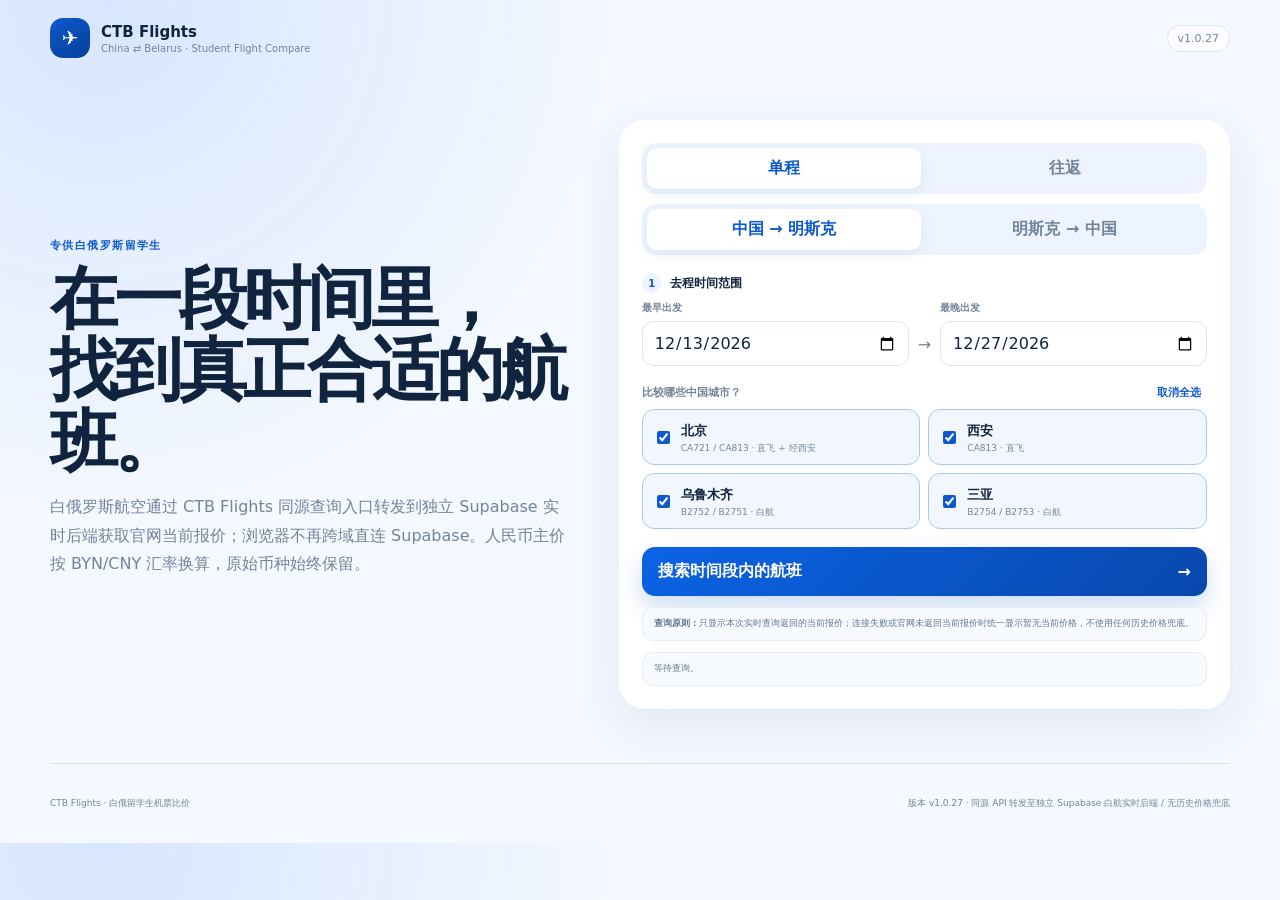
==== site/index.html @ c1816b5d "v1.0.28 route browser searches through same-origin API relay" ====
<!doctype html>
<html lang="zh-CN">
<head>
  <meta charset="utf-8" />
  <meta name="viewport" content="width=device-width,initial-scale=1,viewport-fit=cover" />
  <meta name="theme-color" content="#0c59cf" />
  <meta http-equiv="Cache-Control" content="no-cache, no-store, must-revalidate" />
  <meta http-equiv="Pragma" content="no-cache" />
  <meta http-equiv="Expires" content="0" />
  <title>CTB Flights · 白俄留学生机票比价 · v1.0.28</title>
  <link rel="stylesheet" href="./styles.css?v=1.0.28" />
  <link rel="stylesheet" href="./brand.css?v=1.0.28" />
</head>
<body>
  <div class="shell">
    <header class="topbar">
      <div class="brand"><span class="brand-icon" aria-hidden="true">✈</span><span><strong>CTB Flights</strong><small>China ⇄ Belarus · Student Flight Compare</small></span></div>
      <span class="version">v1.0.28</span>
    </header>

    <main>
      <section class="hero">
        <div>
          <span class="eyebrow">专供白俄罗斯留学生</span>
          <h1>在一段时间里，<br />找到真正合适的航班。</h1>
          <p>白俄罗斯航空通过 CTB Flights 同源查询入口转发到独立 Supabase 实时后端获取官网当前报价；浏览器不再跨域直连 Supabase。人民币主价按 BYN/CNY 汇率换算，原始币种始终保留。</p>
        </div>

        <div class="search-card" aria-label="航班搜索">
          <div class="segmented" role="tablist" aria-label="行程类型">
            <button class="active" data-trip="oneway" type="button">单程</button>
            <button data-trip="roundtrip" type="button">往返</button>
          </div>
          <div class="direction-tabs" role="tablist" aria-label="出发方向">
            <button class="active" data-direction="to-minsk" type="button">中国 → 明斯克</button>
            <button data-direction="from-minsk" type="button">明斯克 → 中国</button>
          </div>

          <div class="range">
            <div class="range-label"><span class="step">1</span><strong>去程时间范围</strong></div>
            <div class="date-grid">
              <label><span>最早出发</span><input id="startDate" type="date" /></label>
              <div class="date-arrow">→</div>
              <label><span>最晚出发</span><input id="endDate" type="date" /></label>
            </div>
          </div>

          <div id="returnRange" class="range hidden">
            <div class="range-label"><span class="step">2</span><strong>返程时间范围</strong></div>
            <div class="date-grid">
              <label><span>最早返程</span><input id="returnStartDate" type="date" /></label>
              <div class="date-arrow">→</div>
              <label><span>最晚返程</span><input id="returnEndDate" type="date" /></label>
            </div>
          </div>

          <div class="city-block">
            <div class="field-head"><span>比较哪些中国城市？</span><button id="toggleAll" class="text-btn" type="button">取消全选</button></div>
            <div id="cityGrid" class="city-grid"></div>
          </div>

          <button id="searchButton" class="search-btn" type="button"><span id="searchButtonText">搜索时间段内的航班</span><span aria-hidden="true">→</span></button>

          <div class="source-note"><strong>查询原则：</strong>只显示本次实时查询返回的当前报价；连接失败或官网未返回当前报价时统一显示暂无当前价格，不使用任何历史价格兜底。</div>
          <div id="sourceStatus" class="source-note">等待查询。</div>
        </div>
      </section>

      <section id="results" class="results hidden" aria-live="polite">
        <div class="results-head">
          <div><span class="eyebrow">搜索结果</span><h2 id="resultTitle">时间段航班价格比较</h2></div>
          <div class="sort"><label for="sortSelect">排序</label><select id="sortSelect"><option value="price">人民币价格最低</option><option value="date">去程最早</option><option value="duration">总时长最短</option></select></div>
        </div>
        <div class="result-grid">
          <section class="panel calendar-panel"><div class="panel-head"><div><span class="eyebrow">日期视角</span><h3>价格日历</h3></div></div><div id="calendarList" class="calendar-list"></div></section>
          <section class="panel flights-panel"><div class="panel-head"><div><span class="eyebrow">快速比价</span><h3>航班横向比较</h3></div><span id="resultCount" class="count"></span></div><div id="flightList" class="flight-list"></div></section>
        </div>
      </section>
    </main>

    <footer><span>CTB Flights · 白俄留学生机票比价</span><span>版本 v1.0.28 · 同源 API 转发至独立 Supabase 白航实时后端 / 无历史价格兜底</span></footer>
  </div>
  <script src="./app.js?v=1.0.28" defer></script>
  <script src="./brand.js?v=1.0.28" defer></script>
</body>
</html>
---- site/styles.css ----
/* CTB Flights v1.0.26 */
:root{--bg:#f4f8ff;--card:#fff;--text:#10243f;--muted:#72849a;--line:#dce6f2;--blue:#0c59cf;--blue2:#073f97;--green:#17845e;--green-bg:#eaf8f1;--red:#d53131;--orange:#a45b16;--shadow:0 16px 48px rgba(46,79,122,.09);--radius:22px}
*{box-sizing:border-box}html{scroll-behavior:smooth}body{margin:0;font-family:Inter,ui-sans-serif,system-ui,-apple-system,BlinkMacSystemFont,"Segoe UI","PingFang SC","Microsoft YaHei",sans-serif;color:var(--text);background:radial-gradient(circle at 8% 0,rgba(62,133,255,.16),transparent 32rem),var(--bg);-webkit-font-smoothing:antialiased}button,input,select{font:inherit}button{cursor:pointer}.hidden{display:none!important}.shell{width:min(1180px,calc(100% - 28px));margin:auto}.topbar{height:76px;display:flex;align-items:center;justify-content:space-between}.brand{display:flex;gap:11px;align-items:center}.brand-icon{width:40px;height:40px;border-radius:13px;display:grid;place-items:center;color:#fff;background:linear-gradient(145deg,var(--blue),var(--blue2));font-size:20px}.brand strong{display:block;font-size:15px}.brand small{display:block;color:var(--muted);font-size:10px;margin-top:2px}.version{padding:6px 10px;border:1px solid var(--line);border-radius:999px;background:rgba(255,255,255,.8);font-size:11px;color:var(--muted)}
.hero{display:grid;grid-template-columns:.92fr 1.08fr;gap:48px;align-items:center;padding:44px 0 54px}.eyebrow{font-size:11px;font-weight:850;letter-spacing:.13em;color:var(--blue)}.hero h1{font-size:clamp(40px,5.3vw,68px);line-height:1.05;letter-spacing:-.055em;margin:10px 0 16px}.hero p{font-size:16px;line-height:1.8;color:var(--muted);max-width:520px}.search-card,.panel{background:rgba(255,255,255,.94);border:1px solid rgba(255,255,255,.96);box-shadow:var(--shadow);border-radius:26px}.search-card{padding:22px}.segmented,.direction-tabs{display:grid;grid-template-columns:1fr 1fr;gap:6px;background:#edf4ff;padding:5px;border-radius:14px}.direction-tabs{margin-top:10px}.segmented button,.direction-tabs button{border:0;background:transparent;border-radius:10px;padding:10px;color:var(--muted);font-weight:750}.segmented button.active,.direction-tabs button.active{background:#fff;color:var(--blue);box-shadow:0 5px 14px rgba(46,79,122,.08)}.range{margin-top:18px}.range-label{display:flex;gap:8px;align-items:center;margin-bottom:8px;font-size:12px;font-weight:800}.step{width:20px;height:20px;border-radius:50%;display:grid;place-items:center;background:#edf4ff;color:var(--blue);font-size:10px}.date-grid{display:grid;grid-template-columns:1fr auto 1fr;gap:9px;align-items:end}.date-grid label span{display:block;margin-bottom:6px;font-size:10px;color:var(--muted);font-weight:700}.date-grid input{width:100%;padding:11px;border:1px solid var(--line);border-radius:11px;background:#fff;color:var(--text);outline:none}.date-grid input:focus{border-color:#91b8ef;box-shadow:0 0 0 3px rgba(12,89,207,.08)}.date-arrow{padding-bottom:12px;color:var(--muted)}.city-block{margin-top:18px}.field-head{display:flex;justify-content:space-between;align-items:center;margin-bottom:8px}.field-head span{font-size:11px;font-weight:750;color:var(--muted)}.text-btn{border:0;background:none;color:var(--blue);font-size:11px;font-weight:800}.city-grid{display:grid;grid-template-columns:1fr 1fr;gap:8px}.city-chip{display:flex;gap:8px;align-items:center;padding:10px;border:1px solid var(--line);border-radius:12px;background:#fff}.city-chip:has(input:checked){background:#f2f7ff;border-color:#a9c8ef}.city-chip input{accent-color:var(--blue)}.city-chip strong{font-size:13px}.city-chip small{display:block;color:var(--muted);font-size:9px;margin-top:2px;line-height:1.35}.search-btn{width:100%;border:0;border-radius:13px;background:linear-gradient(135deg,#0b63e5,#0948ad);color:#fff;padding:14px 16px;margin-top:18px;font-weight:850;display:flex;justify-content:space-between;align-items:center;box-shadow:0 11px 24px rgba(11,87,208,.2)}.search-btn:disabled{opacity:.65;cursor:wait}.source-note{margin-top:11px;padding:9px 11px;border-radius:11px;background:#f7faff;border:1px solid #e6edf7;color:#627791;font-size:9px;line-height:1.55}
.results{padding:24px 0 70px}.results-head{display:flex;align-items:end;justify-content:space-between;gap:20px;margin-bottom:14px}.results-head h2{font-size:27px;letter-spacing:-.03em;margin:5px 0 0}.sort{display:flex;align-items:center;gap:8px;color:var(--muted);font-size:10px}.sort select{border:1px solid var(--line);border-radius:10px;padding:8px 30px 8px 10px;background:#fff;color:var(--text)}.result-grid{display:grid;grid-template-columns:320px 1fr;gap:16px}.panel{padding:18px}.panel-head{display:flex;justify-content:space-between;align-items:center;margin-bottom:12px}.panel-head h3{margin:3px 0 0;font-size:18px}.count{padding:5px 8px;background:#edf4ff;color:var(--blue);font-size:9px;font-weight:850;border-radius:999px}.calendar-list{display:grid;gap:7px}.calendar-row{display:grid;grid-template-columns:62px 1fr auto;gap:8px;align-items:center;border:1px solid var(--line);border-radius:11px;padding:9px}.calendar-row.best{background:#f2fbf7;border-color:#b9e0d0}.calendar-date strong{font-size:11px;display:block}.calendar-date small,.calendar-route{font-size:9px;color:var(--muted)}.calendar-price{font-size:11px;font-weight:900;text-align:right}.calendar-price small{display:block;font-size:7px;font-weight:600;color:var(--muted);margin-top:2px}
.flight-list{display:grid;gap:8px}.flight-card{border:1px solid var(--line);border-radius:15px;background:#fff;overflow:hidden}.flight-card.best{border-color:#a9dac6}.flight-summary{display:grid;grid-template-columns:minmax(0,1fr) auto 22px;gap:10px;align-items:center;padding:13px 14px;cursor:pointer;min-height:78px}.flight-summary:hover{background:#fbfdff}.flight-card.open .flight-summary{background:#f8fbff;border-bottom:1px solid var(--line)}.summary-route{min-width:0}.summary-brand{display:flex;align-items:center;gap:7px;margin-bottom:6px}.summary-brand img{width:25px;height:16px;object-fit:contain}.type-pill{display:inline-flex;padding:4px 7px;border-radius:999px;background:var(--green-bg);color:var(--green);font-size:8px;font-weight:850}.type-pill.stop{background:#fff4e8;color:var(--orange)}.summary-route h4{margin:0;font-size:16px;white-space:normal;line-height:1.25}.summary-route small{display:block;margin-top:5px;color:var(--muted);font-size:9px}.summary-price{text-align:right;min-width:122px}.price-main{display:block;font-size:22px;font-weight:900;line-height:1.05}.price-native{display:block;margin-top:4px;color:var(--muted);font-size:8px}.price-tag{display:inline-block;margin-top:3px;font-size:8px;font-weight:850}.price-tag.business{color:var(--orange)}.price-tag.current{color:var(--green)}.price-tag.unavailable{color:var(--muted)}.chevron{font-size:18px;color:#8c9aad;transition:transform .18s}.flight-card.open .chevron{transform:rotate(180deg)}.flight-details{display:none;padding:0 14px 14px}.flight-card.open .flight-details{display:block}.leg-block+.leg-block{border-top:1px solid var(--line);margin-top:8px;padding-top:8px}.leg-label{font-size:9px;font-weight:850;color:var(--blue);margin-top:10px}.airline-line{display:flex;align-items:center;justify-content:space-between;gap:12px;padding:13px 0;border-bottom:1px solid var(--line)}.airline-id{display:flex;align-items:center;gap:10px;min-width:0}.airline-logo-wrap{width:148px;height:44px;display:flex;align-items:center;justify-content:flex-start;overflow:hidden}.airline-logo{display:block;max-width:142px;max-height:38px;object-fit:contain}.airline-text strong{display:block;font-size:11px}.airline-text small{display:block;font-size:8px;color:var(--muted)}.flight-no{text-align:right}.flight-no small{display:block;font-size:8px;color:var(--muted)}.flight-no strong{font-size:19px;color:var(--blue)}.timeline{display:grid;grid-template-columns:1fr 1.2fr 1fr;gap:12px;align-items:center;padding:16px 0}.airport-time strong{display:block;font-size:24px}.airport-time b{display:block;font-size:11px;margin-top:3px}.airport-time small{display:block;color:var(--muted);font-size:8px;margin-top:2px}.airport-time.end{text-align:right}.flight-mid{text-align:center;color:var(--muted);font-size:8px}.flight-line{height:1px;background:var(--line);position:relative;margin:8px 0}.flight-line:after{content:'✈';position:absolute;left:50%;top:50%;transform:translate(-50%,-50%);background:#fff;color:var(--blue);padding:0 5px}.chips{display:flex;gap:6px;flex-wrap:wrap;margin-bottom:10px}.chip{padding:5px 7px;background:#f4f7fb;border-radius:8px;color:#5f738b;font-size:8px}.official-box,.fare-box{border:1px solid #e2eaf4;border-radius:11px;background:#fbfdff;padding:10px;margin-top:9px}.official-box{background:#f3fbf7;border-color:#c8e7d9}.box-title{font-size:10px;font-weight:850;margin-bottom:7px}.fare-grid{display:grid;gap:5px}.fare-row{display:grid;grid-template-columns:1fr auto;gap:10px;border-top:1px dashed #e3eaf2;padding-top:6px;margin-top:2px;font-size:9px}.fare-row:first-child{border-top:0;padding-top:0}.fare-row span{color:var(--muted)}.fare-row strong{text-align:right}.seat-ok{color:var(--green)!important}.seat-none{color:var(--red)!important}.baggage-toggle{width:100%;border:1px solid var(--line);background:#fff;border-radius:10px;margin-top:9px;padding:9px 10px;display:flex;justify-content:space-between;color:#536b86;font-size:9px;font-weight:800}.baggage-content{display:none;padding:8px 10px;background:#f8faff;border-radius:0 0 10px 10px;font-size:9px;line-height:1.65;color:#5e7188}.baggage-wrap.open .baggage-content{display:block}.baggage-wrap.open .baggage-toggle{border-radius:10px 10px 0 0}.official-link{display:inline-block;margin-top:9px;font-size:9px;font-weight:800;color:var(--blue);text-decoration:none}.loading-card{min-height:150px;display:flex;flex-direction:column;align-items:center;justify-content:center;gap:10px;border:1px solid var(--line);border-radius:14px;background:#fbfdff;color:var(--muted);text-align:center}.spinner{width:30px;height:30px;border-radius:50%;border:3px solid #dce8f7;border-top-color:var(--blue);animation:spin .8s linear infinite}@keyframes spin{to{transform:rotate(360deg)}}.loading-card strong{font-size:13px;color:var(--text)}.loading-card small{font-size:9px}.empty{padding:28px;text-align:center;color:var(--muted);font-size:11px}.provider-warning{margin-bottom:10px;padding:9px 11px;border-radius:10px;background:#fffaf0;border:1px solid #eadfbf;font-size:9px;color:#6d6244;line-height:1.6}footer{min-height:80px;border-top:1px solid rgba(130,160,195,.25);display:flex;align-items:center;justify-content:space-between;color:var(--muted);font-size:9px}
@media(max-width:900px){.hero{grid-template-columns:1fr;gap:28px;padding-top:26px}.result-grid{grid-template-columns:1fr}.calendar-panel{order:2}.flights-panel{order:1}.calendar-list{display:flex;overflow-x:auto;padding-bottom:5px}.calendar-row{min-width:190px}.hero h1{font-size:48px}}
@media(max-width:620px){.shell{width:calc(100% - 18px)}.topbar{height:66px}.brand small{display:none}.hero{padding:18px 0 35px}.hero h1{font-size:38px}.hero p{font-size:13px}.search-card,.panel{border-radius:20px}.search-card{padding:14px}.date-grid{grid-template-columns:1fr}.date-arrow{display:none}.city-grid{grid-template-columns:1fr 1fr}.results-head{align-items:flex-start;flex-direction:column}.sort{width:100%;justify-content:space-between}.sort select{width:70%}.panel{padding:11px}.flight-summary{grid-template-columns:minmax(0,1fr) auto 18px;padding:11px;gap:7px}.summary-route h4{font-size:14px}.summary-price{min-width:104px}.price-main{font-size:19px}.airline-line{align-items:flex-start}.airline-logo-wrap{width:118px;height:38px}.airline-logo{max-width:114px;max-height:34px}.airline-text{display:none}.timeline{grid-template-columns:1fr .9fr 1fr;gap:6px}.airport-time strong{font-size:20px}.results-head h2{font-size:23px}footer{flex-direction:column;justify-content:center;gap:5px}.calendar-panel{display:none}}
---- site/brand.css ----
.route-title-line{display:flex;align-items:center;gap:10px;flex-wrap:wrap;min-width:0}.route-title-line h4{margin:0}.route-title-line .type-pill{flex:0 0 auto}.summary-brand{display:none!important}.airline-line{display:flex;align-items:center;gap:20px}.airline-id{display:flex;align-items:center;gap:18px;min-width:0;flex:1 1 auto}.airline-logo-wrap{display:flex;align-items:center;justify-content:flex-start;width:285px;min-width:285px;height:76px;overflow:visible}.airline-logo-wrap img.ctb-brand-logo{display:block;width:auto;height:auto;object-fit:contain}.airline-logo-wrap img.ctb-logo-ca{max-width:275px;max-height:70px}.airline-logo-wrap img.ctb-logo-b2{max-width:220px;max-height:54px}.airline-text{min-width:180px;line-height:1.35}.airline-text strong{display:block;font-size:12px}.airline-text small{display:block;margin-top:3px;font-size:9px}.airline-text.brand-text-hidden{display:none!important}.flight-no{margin-left:auto;flex:0 0 auto}.brand-logo-fallback{display:inline-flex;align-items:center;justify-content:center;min-height:28px;padding:5px 10px;border-radius:9px;background:#eef3fb;color:#27466f;font-size:10px;font-weight:800;white-space:nowrap}.brand-logo-fallback[hidden]{display:none!important}@media(max-width:900px){.airline-logo-wrap{width:235px;min-width:235px}.airline-logo-wrap img.ctb-logo-ca{max-width:225px;max-height:58px}.airline-logo-wrap img.ctb-logo-b2{max-width:205px}.airline-id{gap:14px}}@media(max-width:720px){.route-title-line{gap:7px}.airline-line{gap:10px}.airline-id{gap:10px}.airline-logo-wrap{width:165px;min-width:165px;height:54px}.airline-logo-wrap img.ctb-logo-ca{max-width:160px;max-height:48px}.airline-logo-wrap img.ctb-logo-b2{max-width:150px;max-height:42px}.airline-text{display:none}.flight-no strong{font-size:17px}.brand-logo-fallback{font-size:9px;padding:4px 7px}}
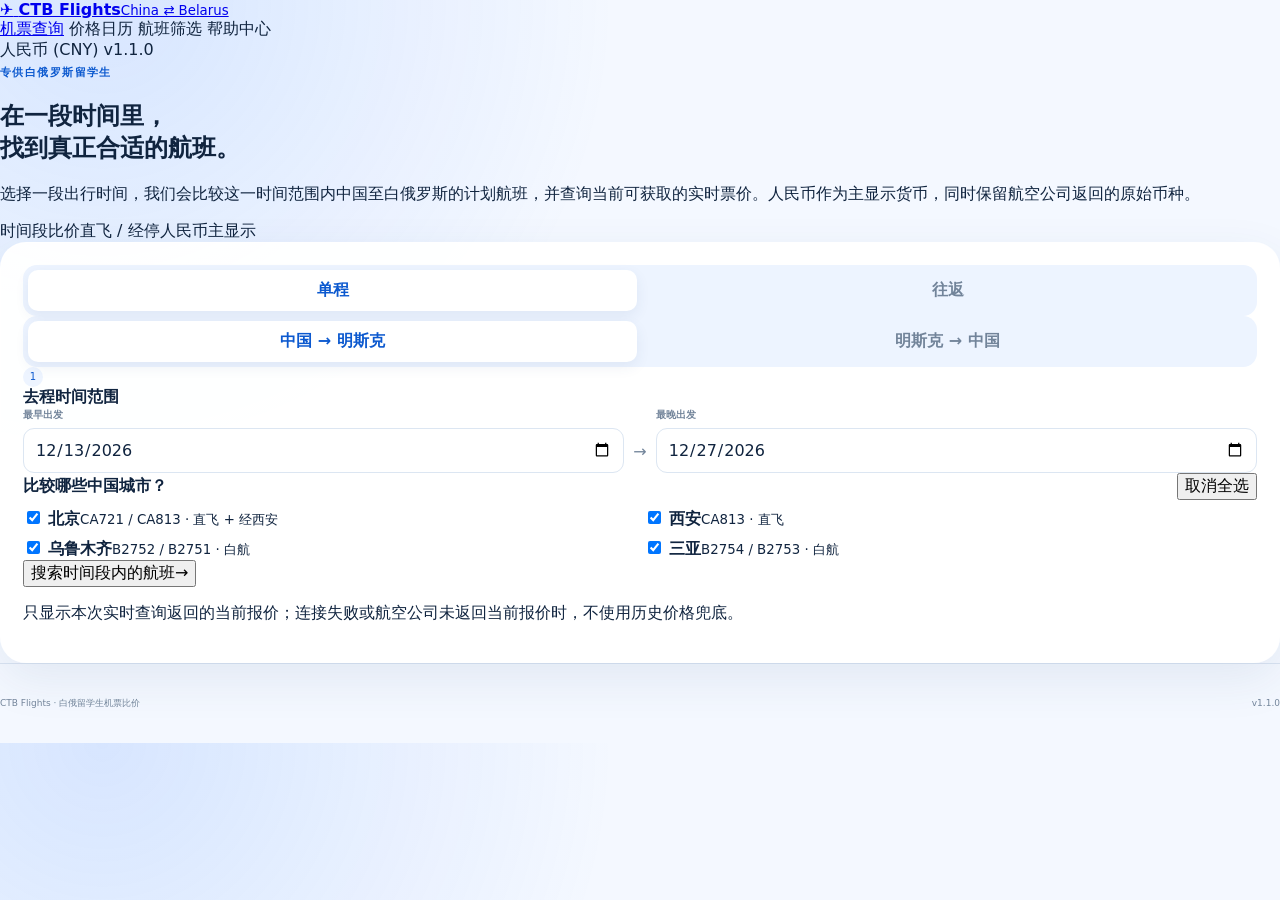
==== commit d05c542c: "feat: rebuild v1.1.0 home as dedicated search page" ====
--- a/site/index.html
+++ b/site/index.html
@@ -1,86 +1,88 @@
 <!doctype html>
 <html lang="zh-CN">
 <head>
-  <meta charset="utf-8" />
-  <meta name="viewport" content="width=device-width,initial-scale=1,viewport-fit=cover" />
-  <meta name="theme-color" content="#0c59cf" />
-  <meta http-equiv="Cache-Control" content="no-cache, no-store, must-revalidate" />
-  <meta http-equiv="Pragma" content="no-cache" />
-  <meta http-equiv="Expires" content="0" />
-  <title>CTB Flights · 白俄留学生机票比价 · v1.0.28</title>
-  <link rel="stylesheet" href="./styles.css?v=1.0.28" />
-  <link rel="stylesheet" href="./brand.css?v=1.0.28" />
+  <meta charset="utf-8">
+  <meta name="viewport" content="width=device-width,initial-scale=1,viewport-fit=cover">
+  <meta name="theme-color" content="#f4f7fb">
+  <meta http-equiv="Cache-Control" content="no-cache, no-store, must-revalidate">
+  <title>CTB Flights</title>
+  <link rel="stylesheet" href="./styles.css?v=1.1.0">
 </head>
-<body>
-  <div class="shell">
-    <header class="topbar">
-      <div class="brand"><span class="brand-icon" aria-hidden="true">✈</span><span><strong>CTB Flights</strong><small>China ⇄ Belarus · Student Flight Compare</small></span></div>
-      <span class="version">v1.0.28</span>
-    </header>
+<body data-page="home">
+  <header class="site-header">
+    <a class="site-brand" href="./index.html" aria-label="CTB Flights 首页">
+      <span class="brand-mark">✈</span>
+      <span><strong>CTB Flights</strong><small>China ⇄ Belarus</small></span>
+    </a>
+    <nav class="main-nav" aria-label="主导航">
+      <a class="active" href="./index.html">机票查询</a>
+      <span>价格日历</span>
+      <span>航班筛选</span>
+      <span>帮助中心</span>
+    </nav>
+    <div class="header-actions">
+      <span class="currency-chip">人民币 (CNY)</span>
+      <span class="version-chip" data-version></span>
+    </div>
+  </header>
 
-    <main>
-      <section class="hero">
-        <div>
-          <span class="eyebrow">专供白俄罗斯留学生</span>
-          <h1>在一段时间里，<br />找到真正合适的航班。</h1>
-          <p>白俄罗斯航空通过 CTB Flights 同源查询入口转发到独立 Supabase 实时后端获取官网当前报价；浏览器不再跨域直连 Supabase。人民币主价按 BYN/CNY 汇率换算，原始币种始终保留。</p>
+  <main class="home-main">
+    <section class="home-hero">
+      <div class="hero-copy">
+        <span class="eyebrow">专供白俄罗斯留学生</span>
+        <h1>在一段时间里，<br>找到真正合适的航班。</h1>
+        <p>选择一段出行时间，我们会比较这一时间范围内中国至白俄罗斯的计划航班，并查询当前可获取的实时票价。人民币作为主显示货币，同时保留航空公司返回的原始币种。</p>
+        <div class="hero-points">
+          <span>时间段比价</span><span>直飞 / 经停</span><span>人民币主显示</span>
+        </div>
+      </div>
+
+      <section class="search-card" aria-label="机票搜索条件">
+        <div class="segmented" role="tablist" aria-label="行程类型">
+          <button class="active" data-trip="oneway" type="button">单程</button>
+          <button data-trip="roundtrip" type="button">往返</button>
         </div>
 
-        <div class="search-card" aria-label="航班搜索">
-          <div class="segmented" role="tablist" aria-label="行程类型">
-            <button class="active" data-trip="oneway" type="button">单程</button>
-            <button data-trip="roundtrip" type="button">往返</button>
+        <div class="segmented direction-segment" role="tablist" aria-label="飞行方向">
+          <button class="active" data-direction="to-minsk" type="button">中国 → 明斯克</button>
+          <button data-direction="from-minsk" type="button">明斯克 → 中国</button>
+        </div>
+
+        <div class="form-section">
+          <div class="section-title"><span class="step">1</span><strong>去程时间范围</strong></div>
+          <div class="date-grid">
+            <label><span>最早出发</span><input id="startDate" type="date"></label>
+            <div class="date-arrow">→</div>
+            <label><span>最晚出发</span><input id="endDate" type="date"></label>
           </div>
-          <div class="direction-tabs" role="tablist" aria-label="出发方向">
-            <button class="active" data-direction="to-minsk" type="button">中国 → 明斯克</button>
-            <button data-direction="from-minsk" type="button">明斯克 → 中国</button>
+        </div>
+
+        <div id="returnRange" class="form-section hidden">
+          <div class="section-title"><span class="step">2</span><strong>返程时间范围</strong></div>
+          <div class="date-grid">
+            <label><span>最早返程</span><input id="returnStartDate" type="date"></label>
+            <div class="date-arrow">→</div>
+            <label><span>最晚返程</span><input id="returnEndDate" type="date"></label>
           </div>
+        </div>
 
-          <div class="range">
-            <div class="range-label"><span class="step">1</span><strong>去程时间范围</strong></div>
-            <div class="date-grid">
-              <label><span>最早出发</span><input id="startDate" type="date" /></label>
-              <div class="date-arrow">→</div>
-              <label><span>最晚出发</span><input id="endDate" type="date" /></label>
-            </div>
-          </div>
+        <div class="form-section city-section">
+          <div class="field-head"><strong>比较哪些中国城市？</strong><button id="toggleAll" class="link-button" type="button">取消全选</button></div>
+          <div id="cityGrid" class="city-grid"></div>
+        </div>
 
-          <div id="returnRange" class="range hidden">
-            <div class="range-label"><span class="step">2</span><strong>返程时间范围</strong></div>
-            <div class="date-grid">
-              <label><span>最早返程</span><input id="returnStartDate" type="date" /></label>
-              <div class="date-arrow">→</div>
-              <label><span>最晚返程</span><input id="returnEndDate" type="date" /></label>
-            </div>
-          </div>
+        <button id="searchButton" class="primary-search" type="button">
+          <span id="searchButtonText">搜索时间段内的航班</span><span>→</span>
+        </button>
+        <p class="search-note">只显示本次实时查询返回的当前报价；连接失败或航空公司未返回当前报价时，不使用历史价格兜底。</p>
+      </section>
+    </section>
+  </main>
 
-          <div class="city-block">
-            <div class="field-head"><span>比较哪些中国城市？</span><button id="toggleAll" class="text-btn" type="button">取消全选</button></div>
-            <div id="cityGrid" class="city-grid"></div>
-          </div>
+  <footer class="site-footer"><span>CTB Flights · 白俄留学生机票比价</span><span data-version></span></footer>
 
-          <button id="searchButton" class="search-btn" type="button"><span id="searchButtonText">搜索时间段内的航班</span><span aria-hidden="true">→</span></button>
-
-          <div class="source-note"><strong>查询原则：</strong>只显示本次实时查询返回的当前报价；连接失败或官网未返回当前报价时统一显示暂无当前价格，不使用任何历史价格兜底。</div>
-          <div id="sourceStatus" class="source-note">等待查询。</div>
-        </div>
-      </section>
-
-      <section id="results" class="results hidden" aria-live="polite">
-        <div class="results-head">
-          <div><span class="eyebrow">搜索结果</span><h2 id="resultTitle">时间段航班价格比较</h2></div>
-          <div class="sort"><label for="sortSelect">排序</label><select id="sortSelect"><option value="price">人民币价格最低</option><option value="date">去程最早</option><option value="duration">总时长最短</option></select></div>
-        </div>
-        <div class="result-grid">
-          <section class="panel calendar-panel"><div class="panel-head"><div><span class="eyebrow">日期视角</span><h3>价格日历</h3></div></div><div id="calendarList" class="calendar-list"></div></section>
-          <section class="panel flights-panel"><div class="panel-head"><div><span class="eyebrow">快速比价</span><h3>航班横向比较</h3></div><span id="resultCount" class="count"></span></div><div id="flightList" class="flight-list"></div></section>
-        </div>
-      </section>
-    </main>
-
-    <footer><span>CTB Flights · 白俄留学生机票比价</span><span>版本 v1.0.28 · 同源 API 转发至独立 Supabase 白航实时后端 / 无历史价格兜底</span></footer>
-  </div>
-  <script src="./app.js?v=1.0.28" defer></script>
-  <script src="./brand.js?v=1.0.28" defer></script>
+  <script src="./js/flight-data.js?v=1.1.0" defer></script>
+  <script src="./js/home.js?v=1.1.0" defer></script>
+  <script src="./js/version.js?v=1.1.0" defer></script>
 </body>
-</html>+</html>
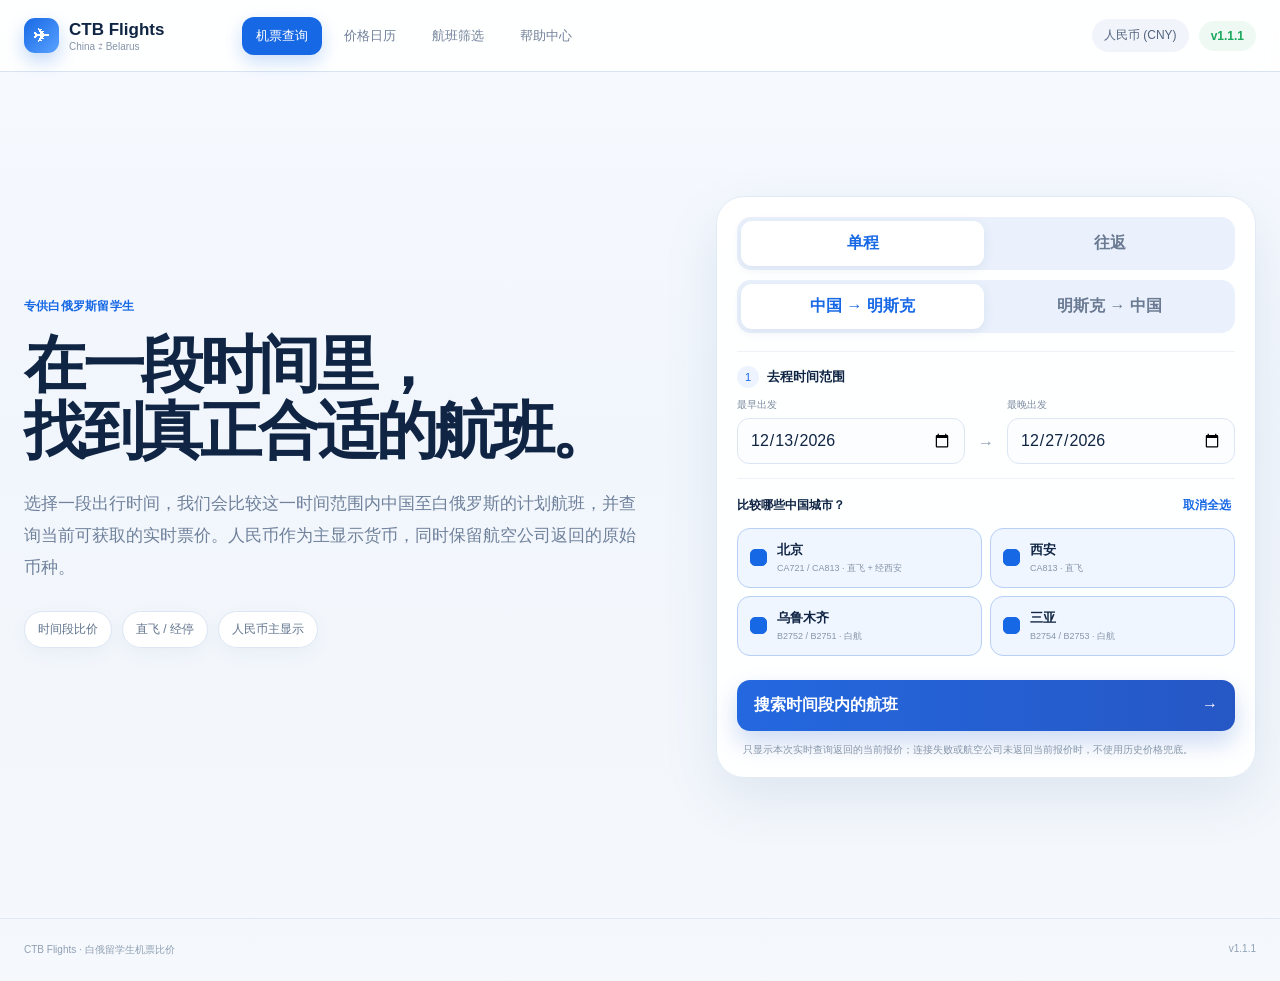
==== commit 4374cf03: "v1.1.1 refresh homepage assets" ====
--- a/site/index.html
+++ b/site/index.html
@@ -6,7 +6,7 @@
   <meta name="theme-color" content="#f4f7fb">
   <meta http-equiv="Cache-Control" content="no-cache, no-store, must-revalidate">
   <title>CTB Flights</title>
-  <link rel="stylesheet" href="./styles.css?v=1.1.0">
+  <link rel="stylesheet" href="./styles.css?v=1.1.1">
 </head>
 <body data-page="home">
   <header class="site-header">
@@ -81,8 +81,8 @@
 
   <footer class="site-footer"><span>CTB Flights · 白俄留学生机票比价</span><span data-version></span></footer>
 
-  <script src="./js/flight-data.js?v=1.1.0" defer></script>
-  <script src="./js/home.js?v=1.1.0" defer></script>
-  <script src="./js/version.js?v=1.1.0" defer></script>
+  <script src="./js/flight-data.js?v=1.1.1" defer></script>
+  <script src="./js/home.js?v=1.1.1" defer></script>
+  <script src="./js/version.js?v=1.1.1" defer></script>
 </body>
 </html>
--- a/site/styles.css
+++ b/site/styles.css
@@ -1,8 +1 @@
-/* CTB Flights v1.0.26 */
-:root{--bg:#f4f8ff;--card:#fff;--text:#10243f;--muted:#72849a;--line:#dce6f2;--blue:#0c59cf;--blue2:#073f97;--green:#17845e;--green-bg:#eaf8f1;--red:#d53131;--orange:#a45b16;--shadow:0 16px 48px rgba(46,79,122,.09);--radius:22px}
-*{box-sizing:border-box}html{scroll-behavior:smooth}body{margin:0;font-family:Inter,ui-sans-serif,system-ui,-apple-system,BlinkMacSystemFont,"Segoe UI","PingFang SC","Microsoft YaHei",sans-serif;color:var(--text);background:radial-gradient(circle at 8% 0,rgba(62,133,255,.16),transparent 32rem),var(--bg);-webkit-font-smoothing:antialiased}button,input,select{font:inherit}button{cursor:pointer}.hidden{display:none!important}.shell{width:min(1180px,calc(100% - 28px));margin:auto}.topbar{height:76px;display:flex;align-items:center;justify-content:space-between}.brand{display:flex;gap:11px;align-items:center}.brand-icon{width:40px;height:40px;border-radius:13px;display:grid;place-items:center;color:#fff;background:linear-gradient(145deg,var(--blue),var(--blue2));font-size:20px}.brand strong{display:block;font-size:15px}.brand small{display:block;color:var(--muted);font-size:10px;margin-top:2px}.version{padding:6px 10px;border:1px solid var(--line);border-radius:999px;background:rgba(255,255,255,.8);font-size:11px;color:var(--muted)}
-.hero{display:grid;grid-template-columns:.92fr 1.08fr;gap:48px;align-items:center;padding:44px 0 54px}.eyebrow{font-size:11px;font-weight:850;letter-spacing:.13em;color:var(--blue)}.hero h1{font-size:clamp(40px,5.3vw,68px);line-height:1.05;letter-spacing:-.055em;margin:10px 0 16px}.hero p{font-size:16px;line-height:1.8;color:var(--muted);max-width:520px}.search-card,.panel{background:rgba(255,255,255,.94);border:1px solid rgba(255,255,255,.96);box-shadow:var(--shadow);border-radius:26px}.search-card{padding:22px}.segmented,.direction-tabs{display:grid;grid-template-columns:1fr 1fr;gap:6px;background:#edf4ff;padding:5px;border-radius:14px}.direction-tabs{margin-top:10px}.segmented button,.direction-tabs button{border:0;background:transparent;border-radius:10px;padding:10px;color:var(--muted);font-weight:750}.segmented button.active,.direction-tabs button.active{background:#fff;color:var(--blue);box-shadow:0 5px 14px rgba(46,79,122,.08)}.range{margin-top:18px}.range-label{display:flex;gap:8px;align-items:center;margin-bottom:8px;font-size:12px;font-weight:800}.step{width:20px;height:20px;border-radius:50%;display:grid;place-items:center;background:#edf4ff;color:var(--blue);font-size:10px}.date-grid{display:grid;grid-template-columns:1fr auto 1fr;gap:9px;align-items:end}.date-grid label span{display:block;margin-bottom:6px;font-size:10px;color:var(--muted);font-weight:700}.date-grid input{width:100%;padding:11px;border:1px solid var(--line);border-radius:11px;background:#fff;color:var(--text);outline:none}.date-grid input:focus{border-color:#91b8ef;box-shadow:0 0 0 3px rgba(12,89,207,.08)}.date-arrow{padding-bottom:12px;color:var(--muted)}.city-block{margin-top:18px}.field-head{display:flex;justify-content:space-between;align-items:center;margin-bottom:8px}.field-head span{font-size:11px;font-weight:750;color:var(--muted)}.text-btn{border:0;background:none;color:var(--blue);font-size:11px;font-weight:800}.city-grid{display:grid;grid-template-columns:1fr 1fr;gap:8px}.city-chip{display:flex;gap:8px;align-items:center;padding:10px;border:1px solid var(--line);border-radius:12px;background:#fff}.city-chip:has(input:checked){background:#f2f7ff;border-color:#a9c8ef}.city-chip input{accent-color:var(--blue)}.city-chip strong{font-size:13px}.city-chip small{display:block;color:var(--muted);font-size:9px;margin-top:2px;line-height:1.35}.search-btn{width:100%;border:0;border-radius:13px;background:linear-gradient(135deg,#0b63e5,#0948ad);color:#fff;padding:14px 16px;margin-top:18px;font-weight:850;display:flex;justify-content:space-between;align-items:center;box-shadow:0 11px 24px rgba(11,87,208,.2)}.search-btn:disabled{opacity:.65;cursor:wait}.source-note{margin-top:11px;padding:9px 11px;border-radius:11px;background:#f7faff;border:1px solid #e6edf7;color:#627791;font-size:9px;line-height:1.55}
-.results{padding:24px 0 70px}.results-head{display:flex;align-items:end;justify-content:space-between;gap:20px;margin-bottom:14px}.results-head h2{font-size:27px;letter-spacing:-.03em;margin:5px 0 0}.sort{display:flex;align-items:center;gap:8px;color:var(--muted);font-size:10px}.sort select{border:1px solid var(--line);border-radius:10px;padding:8px 30px 8px 10px;background:#fff;color:var(--text)}.result-grid{display:grid;grid-template-columns:320px 1fr;gap:16px}.panel{padding:18px}.panel-head{display:flex;justify-content:space-between;align-items:center;margin-bottom:12px}.panel-head h3{margin:3px 0 0;font-size:18px}.count{padding:5px 8px;background:#edf4ff;color:var(--blue);font-size:9px;font-weight:850;border-radius:999px}.calendar-list{display:grid;gap:7px}.calendar-row{display:grid;grid-template-columns:62px 1fr auto;gap:8px;align-items:center;border:1px solid var(--line);border-radius:11px;padding:9px}.calendar-row.best{background:#f2fbf7;border-color:#b9e0d0}.calendar-date strong{font-size:11px;display:block}.calendar-date small,.calendar-route{font-size:9px;color:var(--muted)}.calendar-price{font-size:11px;font-weight:900;text-align:right}.calendar-price small{display:block;font-size:7px;font-weight:600;color:var(--muted);margin-top:2px}
-.flight-list{display:grid;gap:8px}.flight-card{border:1px solid var(--line);border-radius:15px;background:#fff;overflow:hidden}.flight-card.best{border-color:#a9dac6}.flight-summary{display:grid;grid-template-columns:minmax(0,1fr) auto 22px;gap:10px;align-items:center;padding:13px 14px;cursor:pointer;min-height:78px}.flight-summary:hover{background:#fbfdff}.flight-card.open .flight-summary{background:#f8fbff;border-bottom:1px solid var(--line)}.summary-route{min-width:0}.summary-brand{display:flex;align-items:center;gap:7px;margin-bottom:6px}.summary-brand img{width:25px;height:16px;object-fit:contain}.type-pill{display:inline-flex;padding:4px 7px;border-radius:999px;background:var(--green-bg);color:var(--green);font-size:8px;font-weight:850}.type-pill.stop{background:#fff4e8;color:var(--orange)}.summary-route h4{margin:0;font-size:16px;white-space:normal;line-height:1.25}.summary-route small{display:block;margin-top:5px;color:var(--muted);font-size:9px}.summary-price{text-align:right;min-width:122px}.price-main{display:block;font-size:22px;font-weight:900;line-height:1.05}.price-native{display:block;margin-top:4px;color:var(--muted);font-size:8px}.price-tag{display:inline-block;margin-top:3px;font-size:8px;font-weight:850}.price-tag.business{color:var(--orange)}.price-tag.current{color:var(--green)}.price-tag.unavailable{color:var(--muted)}.chevron{font-size:18px;color:#8c9aad;transition:transform .18s}.flight-card.open .chevron{transform:rotate(180deg)}.flight-details{display:none;padding:0 14px 14px}.flight-card.open .flight-details{display:block}.leg-block+.leg-block{border-top:1px solid var(--line);margin-top:8px;padding-top:8px}.leg-label{font-size:9px;font-weight:850;color:var(--blue);margin-top:10px}.airline-line{display:flex;align-items:center;justify-content:space-between;gap:12px;padding:13px 0;border-bottom:1px solid var(--line)}.airline-id{display:flex;align-items:center;gap:10px;min-width:0}.airline-logo-wrap{width:148px;height:44px;display:flex;align-items:center;justify-content:flex-start;overflow:hidden}.airline-logo{display:block;max-width:142px;max-height:38px;object-fit:contain}.airline-text strong{display:block;font-size:11px}.airline-text small{display:block;font-size:8px;color:var(--muted)}.flight-no{text-align:right}.flight-no small{display:block;font-size:8px;color:var(--muted)}.flight-no strong{font-size:19px;color:var(--blue)}.timeline{display:grid;grid-template-columns:1fr 1.2fr 1fr;gap:12px;align-items:center;padding:16px 0}.airport-time strong{display:block;font-size:24px}.airport-time b{display:block;font-size:11px;margin-top:3px}.airport-time small{display:block;color:var(--muted);font-size:8px;margin-top:2px}.airport-time.end{text-align:right}.flight-mid{text-align:center;color:var(--muted);font-size:8px}.flight-line{height:1px;background:var(--line);position:relative;margin:8px 0}.flight-line:after{content:'✈';position:absolute;left:50%;top:50%;transform:translate(-50%,-50%);background:#fff;color:var(--blue);padding:0 5px}.chips{display:flex;gap:6px;flex-wrap:wrap;margin-bottom:10px}.chip{padding:5px 7px;background:#f4f7fb;border-radius:8px;color:#5f738b;font-size:8px}.official-box,.fare-box{border:1px solid #e2eaf4;border-radius:11px;background:#fbfdff;padding:10px;margin-top:9px}.official-box{background:#f3fbf7;border-color:#c8e7d9}.box-title{font-size:10px;font-weight:850;margin-bottom:7px}.fare-grid{display:grid;gap:5px}.fare-row{display:grid;grid-template-columns:1fr auto;gap:10px;border-top:1px dashed #e3eaf2;padding-top:6px;margin-top:2px;font-size:9px}.fare-row:first-child{border-top:0;padding-top:0}.fare-row span{color:var(--muted)}.fare-row strong{text-align:right}.seat-ok{color:var(--green)!important}.seat-none{color:var(--red)!important}.baggage-toggle{width:100%;border:1px solid var(--line);background:#fff;border-radius:10px;margin-top:9px;padding:9px 10px;display:flex;justify-content:space-between;color:#536b86;font-size:9px;font-weight:800}.baggage-content{display:none;padding:8px 10px;background:#f8faff;border-radius:0 0 10px 10px;font-size:9px;line-height:1.65;color:#5e7188}.baggage-wrap.open .baggage-content{display:block}.baggage-wrap.open .baggage-toggle{border-radius:10px 10px 0 0}.official-link{display:inline-block;margin-top:9px;font-size:9px;font-weight:800;color:var(--blue);text-decoration:none}.loading-card{min-height:150px;display:flex;flex-direction:column;align-items:center;justify-content:center;gap:10px;border:1px solid var(--line);border-radius:14px;background:#fbfdff;color:var(--muted);text-align:center}.spinner{width:30px;height:30px;border-radius:50%;border:3px solid #dce8f7;border-top-color:var(--blue);animation:spin .8s linear infinite}@keyframes spin{to{transform:rotate(360deg)}}.loading-card strong{font-size:13px;color:var(--text)}.loading-card small{font-size:9px}.empty{padding:28px;text-align:center;color:var(--muted);font-size:11px}.provider-warning{margin-bottom:10px;padding:9px 11px;border-radius:10px;background:#fffaf0;border:1px solid #eadfbf;font-size:9px;color:#6d6244;line-height:1.6}footer{min-height:80px;border-top:1px solid rgba(130,160,195,.25);display:flex;align-items:center;justify-content:space-between;color:var(--muted);font-size:9px}
-@media(max-width:900px){.hero{grid-template-columns:1fr;gap:28px;padding-top:26px}.result-grid{grid-template-columns:1fr}.calendar-panel{order:2}.flights-panel{order:1}.calendar-list{display:flex;overflow-x:auto;padding-bottom:5px}.calendar-row{min-width:190px}.hero h1{font-size:48px}}
-@media(max-width:620px){.shell{width:calc(100% - 18px)}.topbar{height:66px}.brand small{display:none}.hero{padding:18px 0 35px}.hero h1{font-size:38px}.hero p{font-size:13px}.search-card,.panel{border-radius:20px}.search-card{padding:14px}.date-grid{grid-template-columns:1fr}.date-arrow{display:none}.city-grid{grid-template-columns:1fr 1fr}.results-head{align-items:flex-start;flex-direction:column}.sort{width:100%;justify-content:space-between}.sort select{width:70%}.panel{padding:11px}.flight-summary{grid-template-columns:minmax(0,1fr) auto 18px;padding:11px;gap:7px}.summary-route h4{font-size:14px}.summary-price{min-width:104px}.price-main{font-size:19px}.airline-line{align-items:flex-start}.airline-logo-wrap{width:118px;height:38px}.airline-logo{max-width:114px;max-height:34px}.airline-text{display:none}.timeline{grid-template-columns:1fr .9fr 1fr;gap:6px}.airport-time strong{font-size:20px}.results-head h2{font-size:23px}footer{flex-direction:column;justify-content:center;gap:5px}.calendar-panel{display:none}}
+:root{--bg:#f3f7fd;--panel:#fff;--ink:#102544;--muted:#6e7f98;--line:#dce6f3;--blue:#1768e5;--blue2:#2f63d8;--blue-soft:#edf4ff;--green:#18a75b;--green-soft:#e9f8ef;--orange:#c7842b;--orange-soft:#fff4df;--shadow:0 20px 55px rgba(35,75,132,.10);--radius:24px;font-family:Inter,"PingFang SC","Microsoft YaHei",Arial,sans-serif}*{box-sizing:border-box}html{scroll-behavior:smooth}body{margin:0;background:linear-gradient(180deg,#f7faff 0,#f1f6fc 45%,#f5f8fc 100%);color:var(--ink);min-height:100vh}button,input,select{font:inherit}button{cursor:pointer}a{color:inherit;text-decoration:none}.hidden{display:none!important}.site-header{height:72px;padding:0 max(24px,calc((100vw - 1440px)/2));display:flex;align-items:center;gap:30px;background:rgba(255,255,255,.86);backdrop-filter:blur(14px);border-bottom:1px solid rgba(213,225,241,.9);position:sticky;top:0;z-index:30}.site-brand{display:flex;align-items:center;gap:10px;min-width:188px}.brand-mark{width:35px;height:35px;display:grid;place-items:center;border-radius:11px;background:linear-gradient(135deg,#1768e5,#59a2ff);color:#fff;box-shadow:0 8px 18px rgba(23,104,229,.25)}.site-brand strong{display:block;font-size:17px}.site-brand small{display:block;font-size:10px;color:#8493a9;margin-top:1px}.main-nav{display:flex;align-items:center;gap:8px;flex:1}.main-nav a,.main-nav span{padding:10px 14px;border-radius:12px;font-size:13px;color:#72829a;white-space:nowrap}.main-nav .active{background:var(--blue);color:#fff;box-shadow:0 7px 18px rgba(23,104,229,.22)}.header-actions{display:flex;align-items:center;gap:10px}.currency-chip,.version-chip{font-size:12px;padding:8px 12px;border-radius:999px;background:#f1f5fb;color:#52647e}.version-chip{color:var(--green);font-weight:800;background:#eef9f3}.home-main{max-width:1320px;margin:0 auto;padding:70px 24px 86px}.home-hero{display:grid;grid-template-columns:minmax(0,1fr) 540px;gap:72px;align-items:center;min-height:690px}.hero-copy{padding:20px 0 50px}.eyebrow{font-size:12px;font-weight:800;color:var(--blue);letter-spacing:.02em}.hero-copy h1{font-size:62px;line-height:1.06;letter-spacing:-.055em;margin:17px 0 24px;max-width:660px}.hero-copy p{font-size:17px;line-height:1.9;color:#6f819b;max-width:630px}.hero-points{display:flex;flex-wrap:wrap;gap:10px;margin-top:26px}.hero-points span{font-size:12px;padding:9px 13px;border-radius:999px;background:#fff;border:1px solid var(--line);color:#62758f;box-shadow:0 6px 18px rgba(34,74,127,.05)}.search-card{background:rgba(255,255,255,.96);border:1px solid #e1eaf5;border-radius:28px;padding:20px;box-shadow:var(--shadow)}.segmented{display:grid;grid-template-columns:1fr 1fr;gap:4px;background:#eaf1fc;border-radius:14px;padding:4px;margin-bottom:10px}.segmented button{border:0;background:transparent;color:#6a7a92;border-radius:11px;padding:12px;font-weight:750}.segmented button.active{background:#fff;color:var(--blue);box-shadow:0 3px 12px rgba(39,76,129,.09)}.direction-segment{margin-bottom:18px}.form-section{padding:14px 0;border-top:1px solid #edf2f7}.section-title{display:flex;align-items:center;gap:8px;margin-bottom:10px;font-size:13px}.step{width:22px;height:22px;border-radius:50%;display:grid;place-items:center;background:var(--blue-soft);color:var(--blue);font-size:11px}.date-grid{display:grid;grid-template-columns:1fr 26px 1fr;align-items:end;gap:8px}.date-grid label span{display:block;font-size:10px;color:#7f8ea2;margin-bottom:6px}.date-grid input{width:100%;padding:12px;border:1px solid var(--line);border-radius:12px;background:#fbfdff;color:var(--ink);outline:none}.date-grid input:focus{border-color:#91b8f3;box-shadow:0 0 0 3px rgba(23,104,229,.08)}.date-arrow{height:42px;display:grid;place-items:center;color:#8b9bb0}.field-head{display:flex;justify-content:space-between;align-items:center;margin-bottom:10px;font-size:12px}.link-button{border:0;background:none;color:var(--blue);font-weight:700;padding:4px}.city-grid{display:grid;grid-template-columns:1fr 1fr;gap:8px}.city-option{position:relative;display:flex;align-items:center;gap:10px;border:1px solid var(--line);border-radius:13px;padding:11px 12px;background:#fbfdff;cursor:pointer;min-height:60px}.city-option input{position:absolute;opacity:0;pointer-events:none}.city-check{width:17px;height:17px;border-radius:5px;border:1.5px solid #aebbd0;background:#fff;flex:0 0 auto}.city-option:has(input:checked){border-color:#b8cff6;background:#f0f6ff}.city-option:has(input:checked) .city-check{background:var(--blue);border-color:var(--blue);box-shadow:inset 0 0 0 4px var(--blue)}.city-option strong{font-size:13px;display:block}.city-option small{display:block;color:#8695a9;font-size:9px;margin-top:3px}.primary-search{width:100%;margin-top:10px;border:0;border-radius:13px;background:linear-gradient(90deg,#2468df,#2657c5);color:#fff;padding:15px 17px;display:flex;justify-content:space-between;align-items:center;font-weight:800;box-shadow:0 12px 24px rgba(30,92,205,.22)}.primary-search:disabled{opacity:.65;cursor:wait}.search-note{font-size:10px;line-height:1.55;color:#8796a9;margin:11px 6px 0}.site-footer{max-width:1320px;margin:0 auto;padding:24px;display:flex;justify-content:space-between;color:#90a0b4;font-size:10px;border-top:1px solid #e1e9f3}.results-main{max-width:1440px;margin:0 auto;padding:52px 24px 80px}.results-intro{display:flex;justify-content:space-between;gap:30px;align-items:flex-end;margin-bottom:16px}.results-intro h1{font-size:34px;margin:8px 0 8px;letter-spacing:-.035em}.results-intro p{margin:0;color:#72829a;font-size:13px}.results-tools{display:flex;align-items:center;gap:12px}.secondary-button{padding:11px 15px;border:1px solid var(--line);border-radius:12px;background:#fff;color:var(--blue);font-weight:700;font-size:12px}.sort-control{display:flex;align-items:center;gap:8px;font-size:11px;color:#77869b}.sort-control select{border:1px solid var(--line);border-radius:12px;background:#fff;padding:11px 38px 11px 13px;color:var(--ink);outline:none}.query-status{display:flex;align-items:center;gap:8px;min-height:34px;margin:12px 0 16px;padding:8px 12px;border:1px solid #e2eaf4;background:#f9fbfe;border-radius:10px;color:#74849a;font-size:11px}.status-dot{width:7px;height:7px;border-radius:50%;background:var(--blue);box-shadow:0 0 0 4px rgba(23,104,229,.08)}.comparison-grid{display:grid;grid-template-columns:310px minmax(0,1fr);gap:16px;align-items:start}.panel{background:rgba(255,255,255,.96);border:1px solid #e2eaf4;border-radius:26px;box-shadow:var(--shadow)}.calendar-panel{padding:18px;position:sticky;top:90px}.flight-panel{padding:18px}.panel-title{display:flex;justify-content:space-between;align-items:center;margin-bottom:14px}.panel-title h2{margin:5px 0 0;font-size:20px;letter-spacing:-.02em}.result-count{font-size:11px;padding:7px 10px;border-radius:999px;background:var(--blue-soft);color:var(--blue);font-weight:750}.calendar-list{display:flex;flex-direction:column;gap:8px}.calendar-row{display:grid;grid-template-columns:78px minmax(0,1fr) 84px;gap:8px;align-items:center;border:1px solid var(--line);border-radius:13px;padding:11px;background:#fff;min-height:67px}.calendar-row.best{border-color:#b8dfca;background:#f1fbf5}.calendar-date strong,.calendar-price strong{display:block;font-size:13px}.calendar-date small,.calendar-route small,.calendar-price small{display:block;font-size:9px;color:#8797ab;margin-top:3px}.calendar-route span{display:block;font-size:9.5px;color:#647891;white-space:nowrap;overflow:hidden;text-overflow:ellipsis}.calendar-price{text-align:right}.calendar-row.best .calendar-price small{color:var(--green);font-weight:750}.flight-list{display:flex;flex-direction:column;gap:10px}.flight-card{border:1px solid var(--line);border-radius:16px;background:#fff;overflow:hidden;transition:.18s ease}.flight-card.best{border-color:#9fdab9}.flight-card:hover{box-shadow:0 8px 25px rgba(32,72,124,.07)}.flight-summary{width:100%;display:grid;grid-template-columns:minmax(270px,1.25fr) 220px 160px 24px;gap:16px;align-items:center;border:0;background:transparent;text-align:left;padding:15px 17px;color:inherit}.route-line{display:flex;align-items:center;gap:10px;min-width:0}.route-line h3{font-size:17px;letter-spacing:-.02em;margin:0;white-space:nowrap;overflow:hidden;text-overflow:ellipsis}.route-tag{font-size:9px;padding:5px 8px;border-radius:999px;background:var(--green-soft);color:#1c9252;font-weight:750;white-space:nowrap}.route-tag.stop{background:var(--orange-soft);color:var(--orange)}.summary-route>small{display:block;color:#8493a7;font-size:10px;margin-top:5px}.summary-airline{display:flex;align-items:center;justify-content:center;min-height:50px}.summary-logo{display:block;max-width:185px;max-height:52px;width:auto;height:auto;object-fit:contain}.summary-logo.carrier-ca{max-width:160px}.summary-price{text-align:right}.summary-price strong{display:block;font-size:22px;letter-spacing:-.025em}.summary-price small{display:block;margin-top:3px;color:#7c8da4;font-size:10px}.summary-price em{display:inline-block;margin-top:5px;font-style:normal;font-size:9px;background:var(--green);color:#fff;padding:4px 8px;border-radius:999px}.chevron{color:#7890aa;font-size:17px;transition:transform .2s}.flight-card.open .chevron{transform:rotate(180deg)}.flight-details{display:none;border-top:1px solid var(--line);padding:0 18px 18px}.flight-card.open .flight-details{display:block}.leg-detail{padding:13px 0}.leg-detail+.leg-detail{border-top:1px solid #e8eef5}.detail-label{font-size:11px;color:var(--blue);font-weight:800;margin-bottom:9px}.airline-detail-head{display:flex;align-items:center;justify-content:space-between;border-bottom:1px solid var(--line);padding:6px 0 14px}.detail-logo{display:block;max-width:260px;max-height:74px;width:auto;height:auto;object-fit:contain}.detail-logo.carrier-ca{max-width:235px}.flight-number{text-align:right}.flight-number small{display:block;color:#8595aa;font-size:9px}.flight-number strong{display:block;color:#245dcf;font-size:22px;margin-top:3px}.timeline{display:grid;grid-template-columns:180px 1fr 180px;gap:20px;align-items:center;padding:20px 0}.timeline>div>strong{display:block;font-size:30px}.timeline>div>b{display:block;font-size:13px;margin-top:3px}.timeline>div>small{display:block;font-size:9px;color:#8998ab;margin-top:3px}.timeline-end{text-align:right}.timeline-mid{text-align:center;color:#74869c;font-size:10px}.timeline-mid i{display:block;height:1px;background:linear-gradient(90deg,#ccd8e7,#75a5e9,#ccd8e7);position:relative;margin:9px 0}.timeline-mid i:after{content:'✈';position:absolute;left:50%;top:50%;transform:translate(-50%,-50%);background:#fff;color:var(--blue);padding:0 7px;font-style:normal}.detail-chips{display:flex;flex-wrap:wrap;gap:6px}.detail-chips span{font-size:9px;color:#667a93;padding:6px 9px;border-radius:999px;background:#f3f6fa}.fare-box{margin-top:14px;border:1px solid var(--line);background:#fbfcfe;border-radius:13px;padding:11px 13px}.fare-box.live-box{background:#f4fbf7;border-color:#cfe8db}.fare-title{font-size:11px;font-weight:800;margin-bottom:7px}.fare-row{display:flex;justify-content:space-between;gap:16px;padding:5px 0;border-top:1px dashed #e3eaf2;font-size:10px}.fare-row span{color:#7d8ca0}.fare-row strong{text-align:right}.baggage-block{margin-top:10px;border:1px solid var(--line);border-radius:12px;overflow:hidden}.baggage-toggle{width:100%;border:0;background:#fff;display:flex;justify-content:space-between;padding:11px 13px;color:#294565;font-size:10px;font-weight:750}.baggage-content{display:none;padding:11px 13px;border-top:1px solid var(--line);background:#fafcff;color:#65778f;font-size:10px;line-height:1.65}.baggage-block.open .baggage-content{display:block}.official-link{display:inline-block;margin-top:12px;color:var(--blue);font-size:10px;font-weight:750}.loading-card{min-height:240px;display:flex;flex-direction:column;align-items:center;justify-content:center;text-align:center;color:#71839a}.loading-card strong{margin-top:13px;font-size:15px;color:var(--ink)}.loading-card small{margin-top:6px;font-size:10px}.spinner{width:30px;height:30px;border-radius:50%;border:3px solid #dfe9f6;border-top-color:var(--blue);animation:spin .8s linear infinite}.skeleton.stack{height:310px;border-radius:14px;background:linear-gradient(100deg,#f0f4f9 25%,#f8fbfe 37%,#f0f4f9 63%);background-size:400% 100%;animation:shimmer 1.2s infinite}.empty{padding:38px;text-align:center;color:#8a99ad;font-size:12px}@keyframes spin{to{transform:rotate(360deg)}}@keyframes shimmer{0%{background-position:100% 0}100%{background-position:0 0}}@media(max-width:1080px){.main-nav{display:none}.home-hero{grid-template-columns:1fr;gap:30px;min-height:auto}.hero-copy{text-align:center;padding-bottom:0}.hero-copy h1,.hero-copy p{margin-left:auto;margin-right:auto}.search-card{max-width:600px;width:100%;margin:0 auto}.comparison-grid{grid-template-columns:1fr}.calendar-panel{position:static}.calendar-list{display:grid;grid-template-columns:repeat(2,minmax(0,1fr))}.flight-summary{grid-template-columns:minmax(250px,1fr) 180px 150px 24px}.summary-logo{max-width:160px}}@media(max-width:760px){.site-header{height:62px;padding:0 14px;gap:10px}.site-brand{min-width:0}.site-brand small{display:none}.currency-chip{display:none}.version-chip{padding:6px 9px}.home-main{padding:32px 16px 58px}.home-hero{gap:24px}.hero-copy{text-align:left}.hero-copy h1{font-size:43px;letter-spacing:-.045em;margin-top:12px}.hero-copy p{font-size:14px;line-height:1.75}.search-card{padding:14px;border-radius:22px}.city-grid{grid-template-columns:1fr}.date-grid{grid-template-columns:1fr 18px 1fr}.results-main{padding:30px 12px 60px}.results-intro{align-items:flex-start;flex-direction:column}.results-intro h1{font-size:28px}.results-tools{width:100%;justify-content:space-between}.sort-control select{max-width:190px}.comparison-grid{gap:12px}.panel{border-radius:20px}.calendar-panel,.flight-panel{padding:12px}.calendar-list{display:flex;flex-direction:row;overflow-x:auto;padding-bottom:4px}.calendar-row{min-width:250px}.flight-summary{grid-template-columns:minmax(0,1fr) 100px 18px;gap:8px;padding:13px}.summary-airline{display:none}.route-line{gap:6px}.route-line h3{font-size:15px}.summary-price strong{font-size:18px}.summary-price small{font-size:8px;max-width:100px;white-space:nowrap;overflow:hidden;text-overflow:ellipsis}.timeline{grid-template-columns:1fr 100px 1fr;gap:8px}.timeline>div>strong{font-size:24px}.detail-logo{max-width:190px}.airline-detail-head{align-items:flex-start}.site-footer{padding:18px 14px;flex-direction:column;gap:6px}}@media(max-width:460px){.hero-copy h1{font-size:38px}.date-grid{grid-template-columns:1fr}.date-arrow{height:18px}.calendar-row{min-width:235px}.flight-summary{grid-template-columns:minmax(0,1fr) 88px 16px}.route-tag{font-size:8px;padding:4px 6px}.summary-price strong{font-size:17px}.timeline{grid-template-columns:1fr}.timeline-mid{padding:3px 0}.timeline-end{text-align:left}.airline-detail-head{gap:12px}.detail-logo{max-width:160px}.flight-number strong{font-size:19px}}
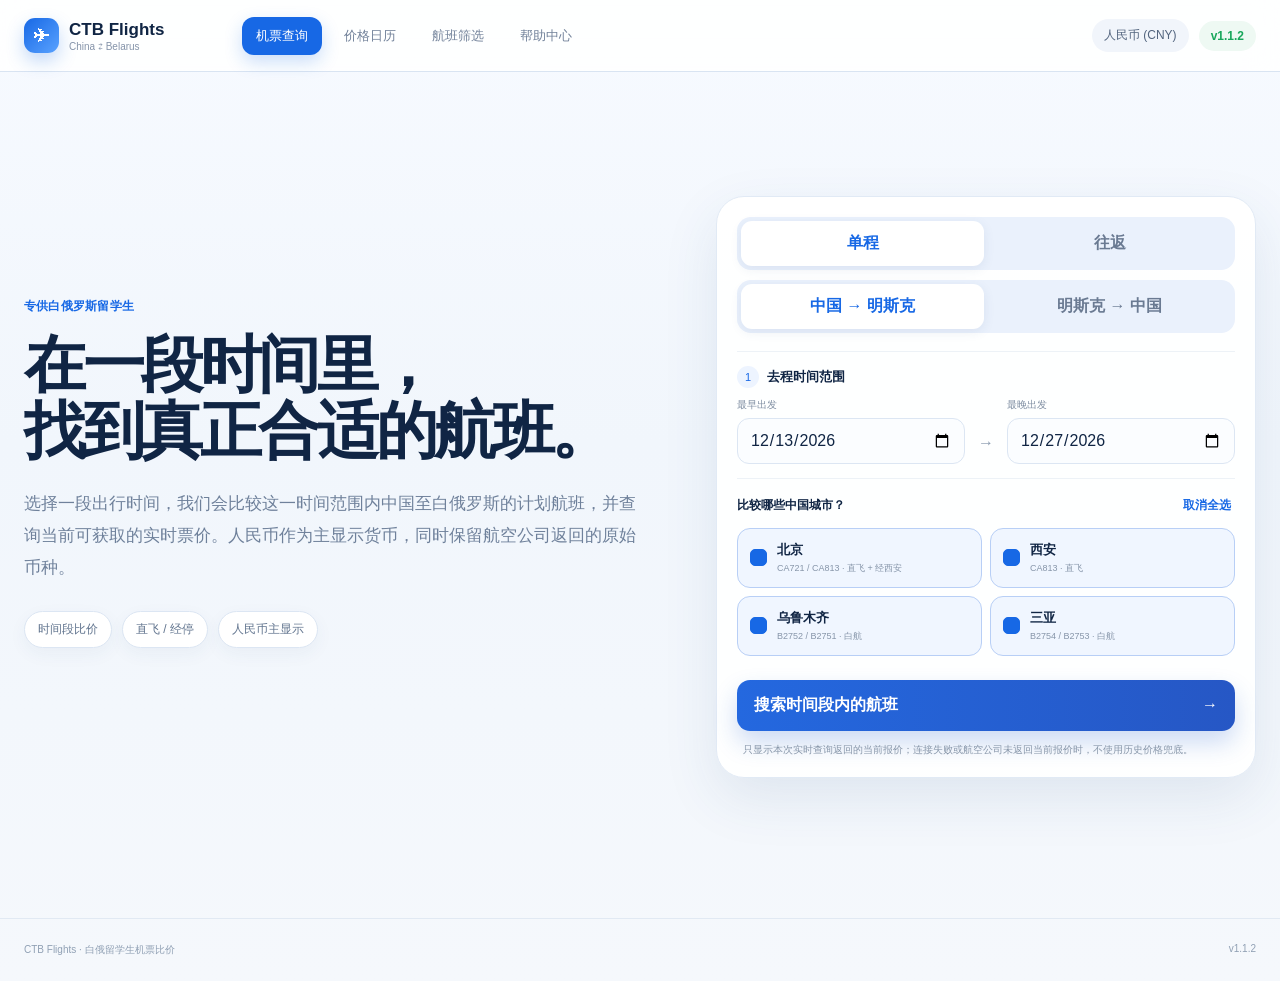
==== commit cdcfc300: "v1.1.2 refresh homepage assets" ====
--- a/site/index.html
+++ b/site/index.html
@@ -6,7 +6,7 @@
   <meta name="theme-color" content="#f4f7fb">
   <meta http-equiv="Cache-Control" content="no-cache, no-store, must-revalidate">
   <title>CTB Flights</title>
-  <link rel="stylesheet" href="./styles.css?v=1.1.1">
+  <link rel="stylesheet" href="./styles.css?v=1.1.2">
 </head>
 <body data-page="home">
   <header class="site-header">
@@ -81,8 +81,8 @@
 
   <footer class="site-footer"><span>CTB Flights · 白俄留学生机票比价</span><span data-version></span></footer>
 
-  <script src="./js/flight-data.js?v=1.1.1" defer></script>
-  <script src="./js/home.js?v=1.1.1" defer></script>
-  <script src="./js/version.js?v=1.1.1" defer></script>
+  <script src="./js/flight-data.js?v=1.1.2" defer></script>
+  <script src="./js/home.js?v=1.1.2" defer></script>
+  <script src="./js/version.js?v=1.1.2" defer></script>
 </body>
 </html>
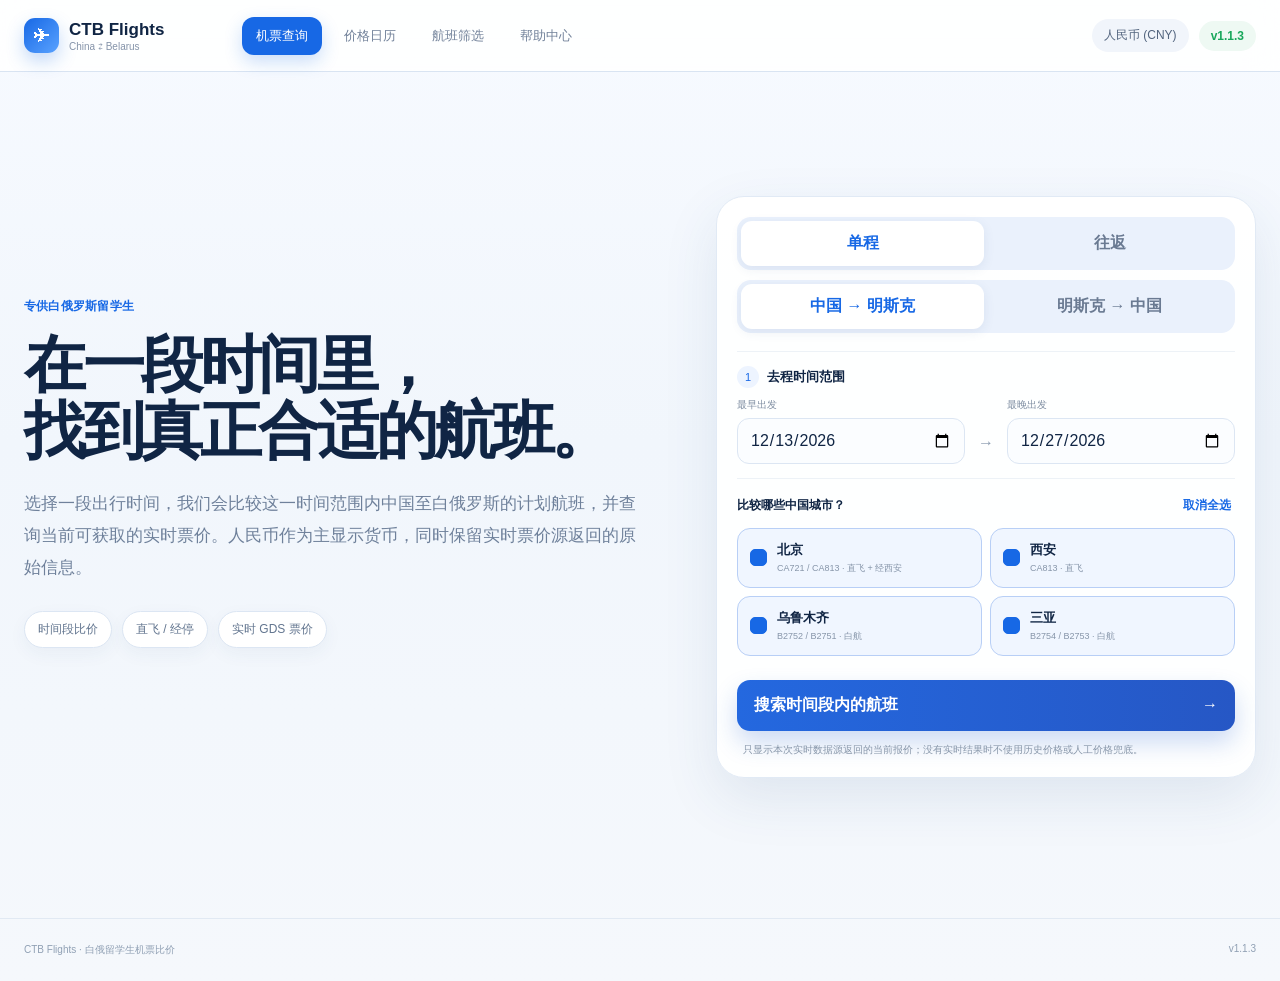
==== commit 7d15751e: "v1.1.3 refresh homepage assets" ====
--- a/site/index.html
+++ b/site/index.html
@@ -6,7 +6,7 @@
   <meta name="theme-color" content="#f4f7fb">
   <meta http-equiv="Cache-Control" content="no-cache, no-store, must-revalidate">
   <title>CTB Flights</title>
-  <link rel="stylesheet" href="./styles.css?v=1.1.2">
+  <link rel="stylesheet" href="./styles.css?v=1.1.3">
 </head>
 <body data-page="home">
   <header class="site-header">
@@ -31,9 +31,9 @@
       <div class="hero-copy">
         <span class="eyebrow">专供白俄罗斯留学生</span>
         <h1>在一段时间里，<br>找到真正合适的航班。</h1>
-        <p>选择一段出行时间，我们会比较这一时间范围内中国至白俄罗斯的计划航班，并查询当前可获取的实时票价。人民币作为主显示货币，同时保留航空公司返回的原始币种。</p>
+        <p>选择一段出行时间，我们会比较这一时间范围内中国至白俄罗斯的计划航班，并查询当前可获取的实时票价。人民币作为主显示货币，同时保留实时票价源返回的原始信息。</p>
         <div class="hero-points">
-          <span>时间段比价</span><span>直飞 / 经停</span><span>人民币主显示</span>
+          <span>时间段比价</span><span>直飞 / 经停</span><span>实时 GDS 票价</span>
         </div>
       </div>
 
@@ -74,15 +74,15 @@
         <button id="searchButton" class="primary-search" type="button">
           <span id="searchButtonText">搜索时间段内的航班</span><span>→</span>
         </button>
-        <p class="search-note">只显示本次实时查询返回的当前报价；连接失败或航空公司未返回当前报价时，不使用历史价格兜底。</p>
+        <p class="search-note">只显示本次实时数据源返回的当前报价；没有实时结果时不使用历史价格或人工价格兜底。</p>
       </section>
     </section>
   </main>
 
   <footer class="site-footer"><span>CTB Flights · 白俄留学生机票比价</span><span data-version></span></footer>
 
-  <script src="./js/flight-data.js?v=1.1.2" defer></script>
-  <script src="./js/home.js?v=1.1.2" defer></script>
-  <script src="./js/version.js?v=1.1.2" defer></script>
+  <script src="./js/flight-data.js?v=1.1.3" defer></script>
+  <script src="./js/home.js?v=1.1.3" defer></script>
+  <script src="./js/version.js?v=1.1.3" defer></script>
 </body>
 </html>
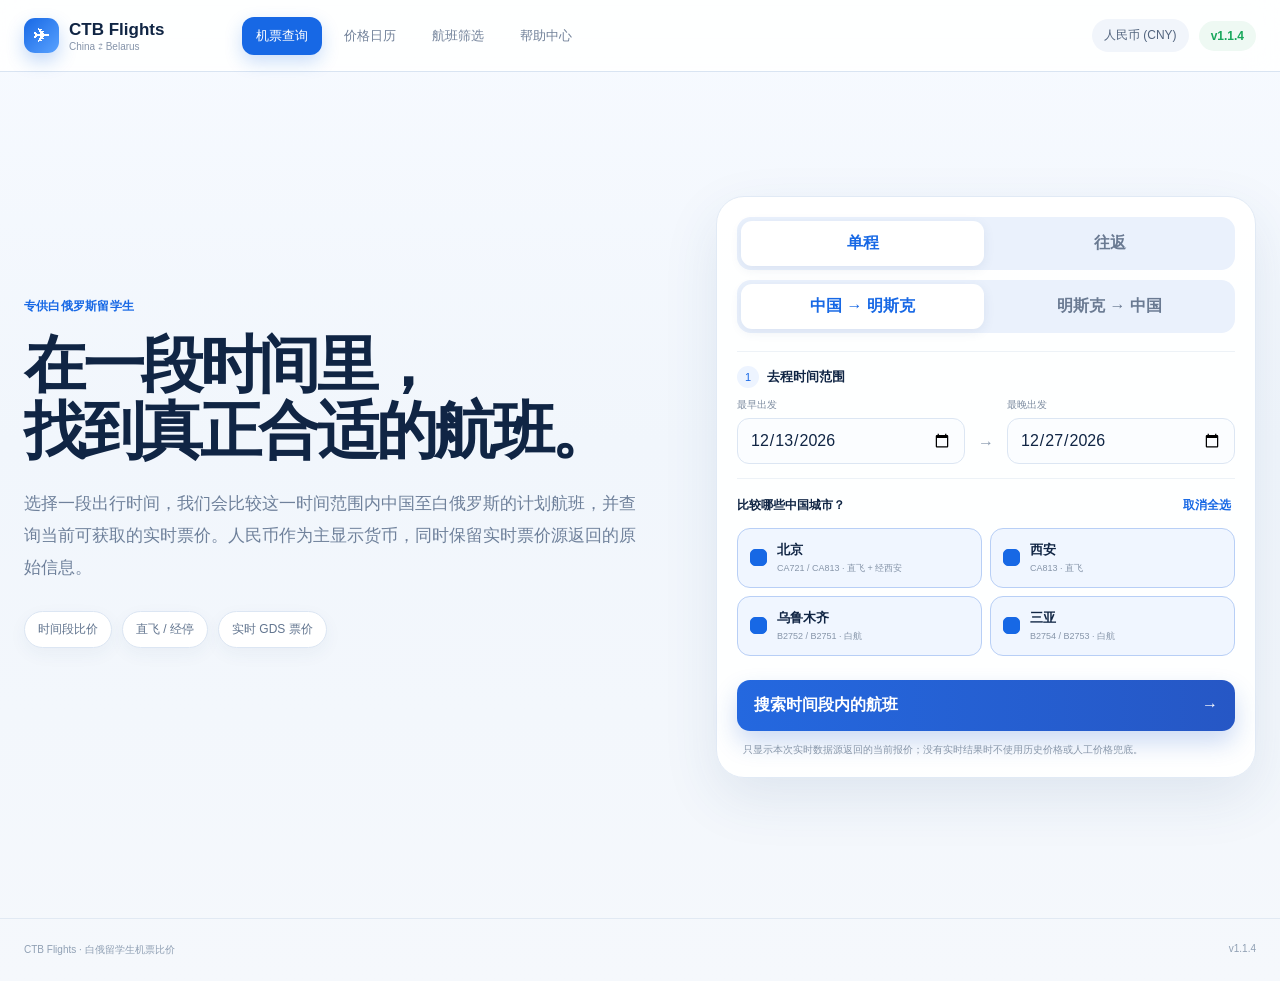
==== commit 30676c32: "v1.1.4 refresh homepage assets" ====
--- a/site/index.html
+++ b/site/index.html
@@ -6,7 +6,7 @@
   <meta name="theme-color" content="#f4f7fb">
   <meta http-equiv="Cache-Control" content="no-cache, no-store, must-revalidate">
   <title>CTB Flights</title>
-  <link rel="stylesheet" href="./styles.css?v=1.1.3">
+  <link rel="stylesheet" href="./styles.css?v=1.1.4">
 </head>
 <body data-page="home">
   <header class="site-header">
@@ -81,8 +81,8 @@
 
   <footer class="site-footer"><span>CTB Flights · 白俄留学生机票比价</span><span data-version></span></footer>
 
-  <script src="./js/flight-data.js?v=1.1.3" defer></script>
-  <script src="./js/home.js?v=1.1.3" defer></script>
-  <script src="./js/version.js?v=1.1.3" defer></script>
+  <script src="./js/flight-data.js?v=1.1.4" defer></script>
+  <script src="./js/home.js?v=1.1.4" defer></script>
+  <script src="./js/version.js?v=1.1.4" defer></script>
 </body>
 </html>
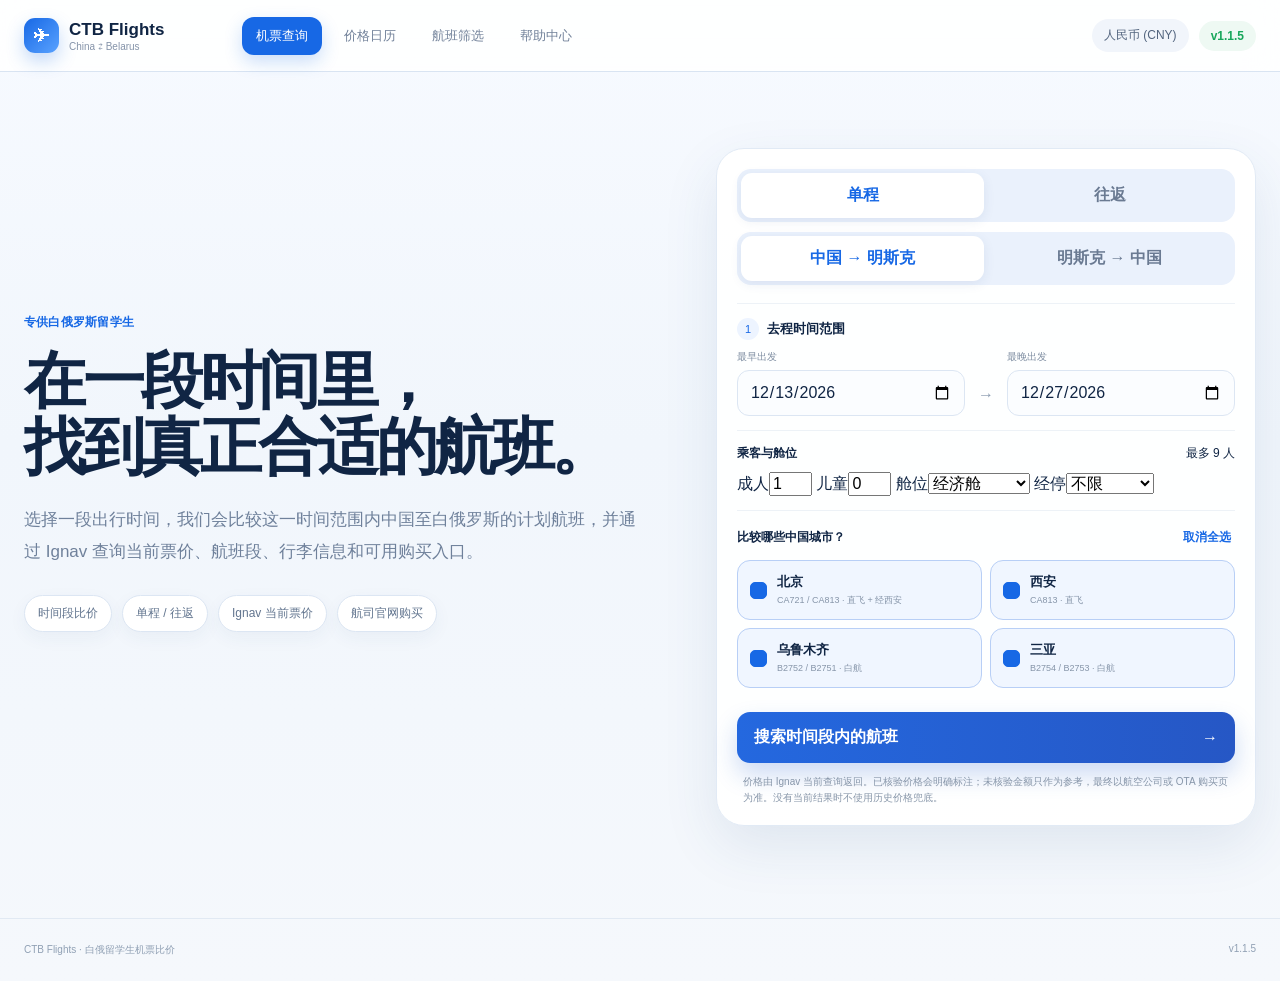
==== commit 33b341dd: "feat: update search UI for Ignav filters" ====
--- a/site/index.html
+++ b/site/index.html
@@ -6,7 +6,8 @@
   <meta name="theme-color" content="#f4f7fb">
   <meta http-equiv="Cache-Control" content="no-cache, no-store, must-revalidate">
   <title>CTB Flights</title>
-  <link rel="stylesheet" href="./styles.css?v=1.1.4">
+  <link rel="stylesheet" href="./styles.css?v=1.1.5">
+  <link rel="stylesheet" href="./ignav.css?v=1.1.5">
 </head>
 <body data-page="home">
   <header class="site-header">
@@ -31,9 +32,9 @@
       <div class="hero-copy">
         <span class="eyebrow">专供白俄罗斯留学生</span>
         <h1>在一段时间里，<br>找到真正合适的航班。</h1>
-        <p>选择一段出行时间，我们会比较这一时间范围内中国至白俄罗斯的计划航班，并查询当前可获取的实时票价。人民币作为主显示货币，同时保留实时票价源返回的原始信息。</p>
+        <p>选择一段出行时间，我们会比较这一时间范围内中国至白俄罗斯的计划航班，并通过 Ignav 查询当前票价、航班段、行李信息和可用购买入口。</p>
         <div class="hero-points">
-          <span>时间段比价</span><span>直飞 / 经停</span><span>实时 GDS 票价</span>
+          <span>时间段比价</span><span>单程 / 往返</span><span>Ignav 当前票价</span><span>航司官网购买</span>
         </div>
       </div>
 
@@ -66,6 +67,16 @@
           </div>
         </div>
 
+        <div class="form-section">
+          <div class="field-head"><strong>乘客与舱位</strong><span class="field-hint">最多 9 人</span></div>
+          <div class="travel-grid">
+            <label><span>成人</span><input id="adultsInput" type="number" min="1" max="9" step="1" value="1"></label>
+            <label><span>儿童</span><input id="childrenInput" type="number" min="0" max="8" step="1" value="0"></label>
+            <label><span>舱位</span><select id="cabinSelect"><option value="economy">经济舱</option><option value="premium_economy">超级经济舱</option><option value="business">商务舱</option><option value="first">头等舱</option></select></label>
+            <label><span>经停</span><select id="stopsSelect"><option value="any">不限</option><option value="0">仅直飞</option><option value="1">最多 1 次</option></select></label>
+          </div>
+        </div>
+
         <div class="form-section city-section">
           <div class="field-head"><strong>比较哪些中国城市？</strong><button id="toggleAll" class="link-button" type="button">取消全选</button></div>
           <div id="cityGrid" class="city-grid"></div>
@@ -74,15 +85,15 @@
         <button id="searchButton" class="primary-search" type="button">
           <span id="searchButtonText">搜索时间段内的航班</span><span>→</span>
         </button>
-        <p class="search-note">只显示本次实时数据源返回的当前报价；没有实时结果时不使用历史价格或人工价格兜底。</p>
+        <p class="search-note">价格由 Ignav 当前查询返回。已核验价格会明确标注；未核验金额只作为参考，最终以航空公司或 OTA 购买页为准。没有当前结果时不使用历史价格兜底。</p>
       </section>
     </section>
   </main>
 
   <footer class="site-footer"><span>CTB Flights · 白俄留学生机票比价</span><span data-version></span></footer>
 
-  <script src="./js/flight-data.js?v=1.1.4" defer></script>
-  <script src="./js/home.js?v=1.1.4" defer></script>
-  <script src="./js/version.js?v=1.1.4" defer></script>
+  <script src="./js/flight-data.js?v=1.1.5" defer></script>
+  <script src="./js/home.js?v=1.1.5" defer></script>
+  <script src="./js/version.js?v=1.1.5" defer></script>
 </body>
 </html>
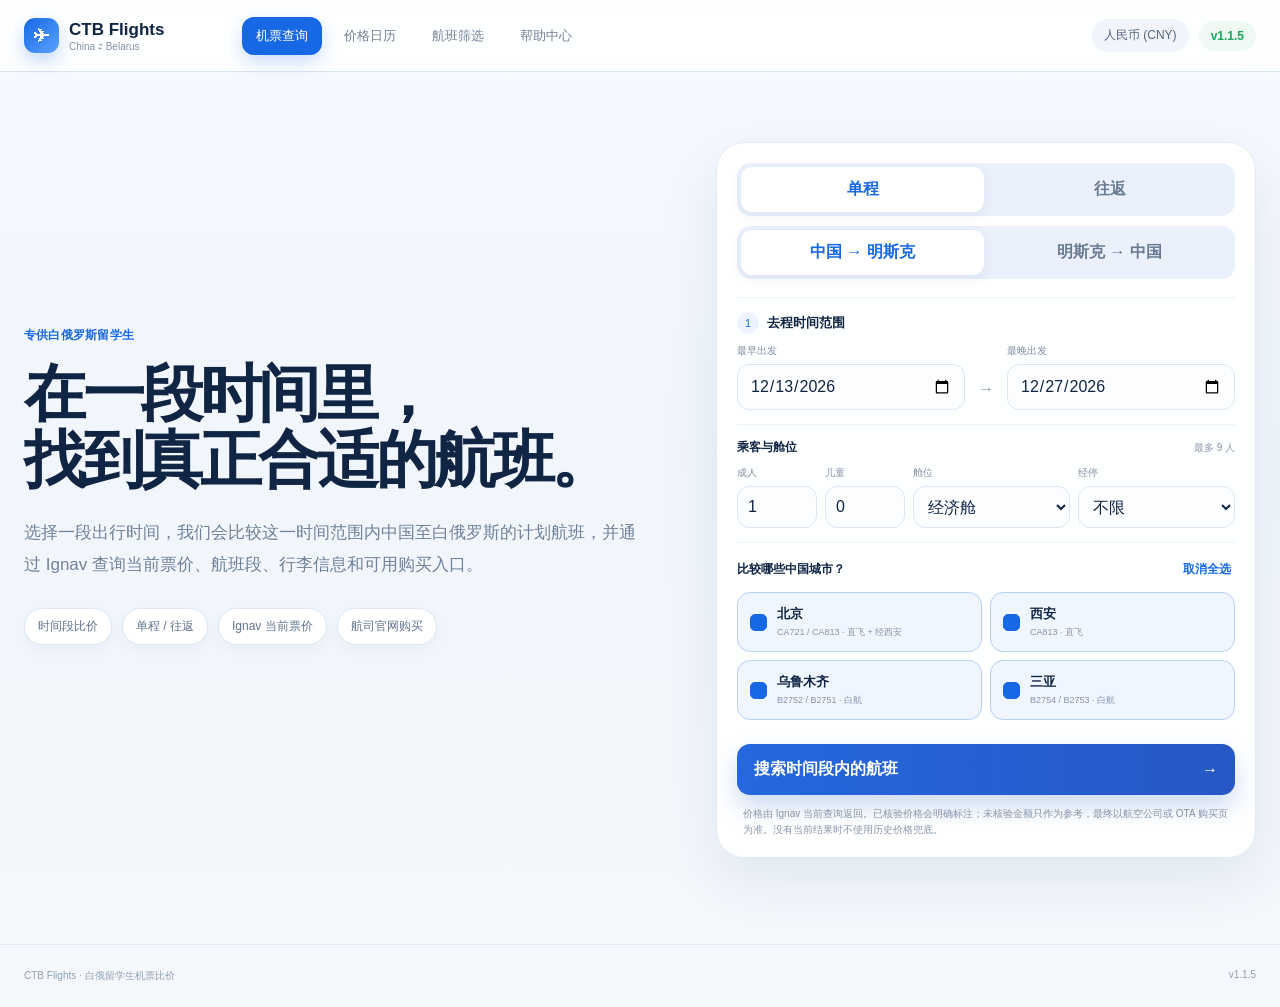
==== commit d94b0410: "chore: bump home assets to v1.1.6" ====
--- a/site/index.html
+++ b/site/index.html
@@ -6,8 +6,8 @@
   <meta name="theme-color" content="#f4f7fb">
   <meta http-equiv="Cache-Control" content="no-cache, no-store, must-revalidate">
   <title>CTB Flights</title>
-  <link rel="stylesheet" href="./styles.css?v=1.1.5">
-  <link rel="stylesheet" href="./ignav.css?v=1.1.5">
+  <link rel="stylesheet" href="./styles.css?v=1.1.6">
+  <link rel="stylesheet" href="./ignav.css?v=1.1.6">
 </head>
 <body data-page="home">
   <header class="site-header">
@@ -92,8 +92,8 @@
 
   <footer class="site-footer"><span>CTB Flights · 白俄留学生机票比价</span><span data-version></span></footer>
 
-  <script src="./js/flight-data.js?v=1.1.5" defer></script>
-  <script src="./js/home.js?v=1.1.5" defer></script>
-  <script src="./js/version.js?v=1.1.5" defer></script>
+  <script src="./js/flight-data.js?v=1.1.6" defer></script>
+  <script src="./js/home.js?v=1.1.6" defer></script>
+  <script src="./js/version.js?v=1.1.6" defer></script>
 </body>
 </html>
--- a/site/ignav.css
+++ b/site/ignav.css
@@ -0,0 +1,4 @@
+/* CTB Flights v1.1.5 · Ignav integration */
+.field-hint{font-size:10px;color:#8b99ab}.travel-grid{display:grid;grid-template-columns:80px 80px 1fr 1fr;gap:8px}.travel-grid label span{display:block;font-size:10px;color:#7f8ea2;margin-bottom:6px}.travel-grid input,.travel-grid select{width:100%;height:42px;padding:0 10px;border:1px solid var(--line);border-radius:12px;background:#fbfdff;color:var(--ink);outline:none}.travel-grid input:focus,.travel-grid select:focus{border-color:#91b8f3;box-shadow:0 0 0 3px rgba(23,104,229,.08)}
+.airline-brand-detail{display:flex;align-items:center;gap:14px;min-width:0}.airline-brand-detail>div{min-width:0}.airline-brand-detail strong{display:block;font-size:13px}.airline-brand-detail small{display:block;font-size:9px;color:#8595aa;margin-top:3px}.segment-list{margin-top:12px;border:1px solid var(--line);border-radius:12px;overflow:hidden;background:#fbfdff}.segment-row{display:grid;grid-template-columns:80px minmax(0,1fr) auto;gap:10px;align-items:center;padding:10px 12px;font-size:10px}.segment-row+.segment-row{border-top:1px solid #edf2f7}.segment-row strong{color:#245dcf}.segment-row span{color:#405b7b}.segment-row small{color:#8291a5;text-align:right}.transfer-row{padding:7px 12px;background:#fff7e8;color:#a86d24;border-top:1px solid #f1dfbf;border-bottom:1px solid #f1dfbf;font-size:9px;text-align:center}.fare-warning{margin-top:8px;padding:8px 10px;border-radius:9px;background:#fff6e6;color:#9c6825;font-size:9px;line-height:1.55}.booking-box{margin-top:12px;padding:11px 13px;border:1px solid var(--line);border-radius:12px;background:#fbfdff}.booking-fetch{border:0;border-radius:10px;background:var(--blue);color:#fff;padding:10px 14px;font-size:10px;font-weight:800}.booking-fetch:disabled{opacity:.6;cursor:wait}.booking-result{margin-top:9px;color:#71829a;font-size:9px}.booking-links{display:flex;flex-direction:column;gap:7px}.booking-links a{display:flex;justify-content:space-between;align-items:center;gap:12px;padding:10px 11px;border:1px solid var(--line);border-radius:10px;background:#fff}.booking-links a:hover{border-color:#a9c8f4;background:#f6faff}.booking-links span strong{display:block;color:#274563;font-size:10px}.booking-links span small{display:block;color:#8595aa;font-size:8px;margin-top:2px}.booking-links b{font-size:9px;color:var(--blue);text-align:right}.summary-airline>strong{font-size:12px;color:#48617e}.summary-price small{line-height:1.35}
+@media(max-width:720px){.travel-grid{grid-template-columns:1fr 1fr}.segment-row{grid-template-columns:64px minmax(0,1fr)}.segment-row small{grid-column:2;text-align:left}.airline-detail-head{gap:12px}.airline-brand-detail{gap:8px}.airline-brand-detail .detail-logo{max-width:135px;max-height:48px}.flight-number strong{font-size:17px}.booking-links a{align-items:flex-start;flex-direction:column}.booking-links b{text-align:left}}
